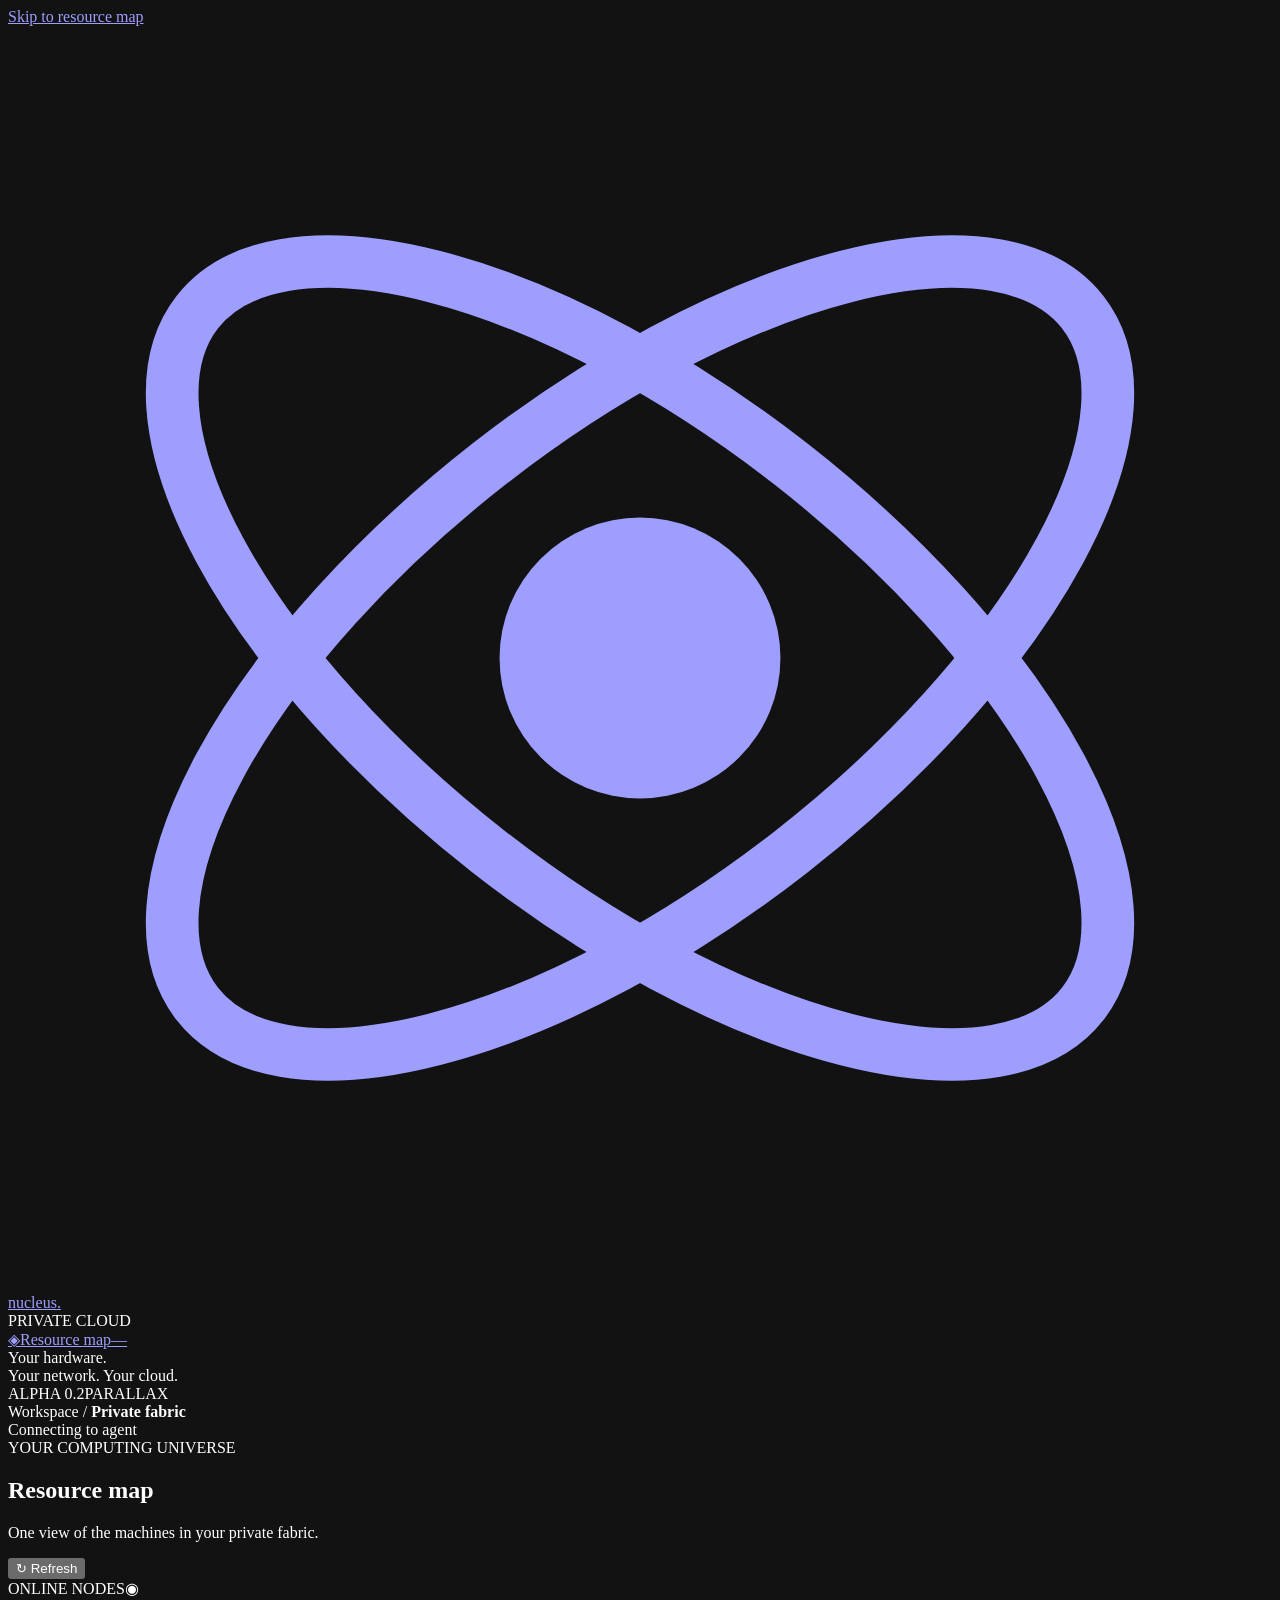
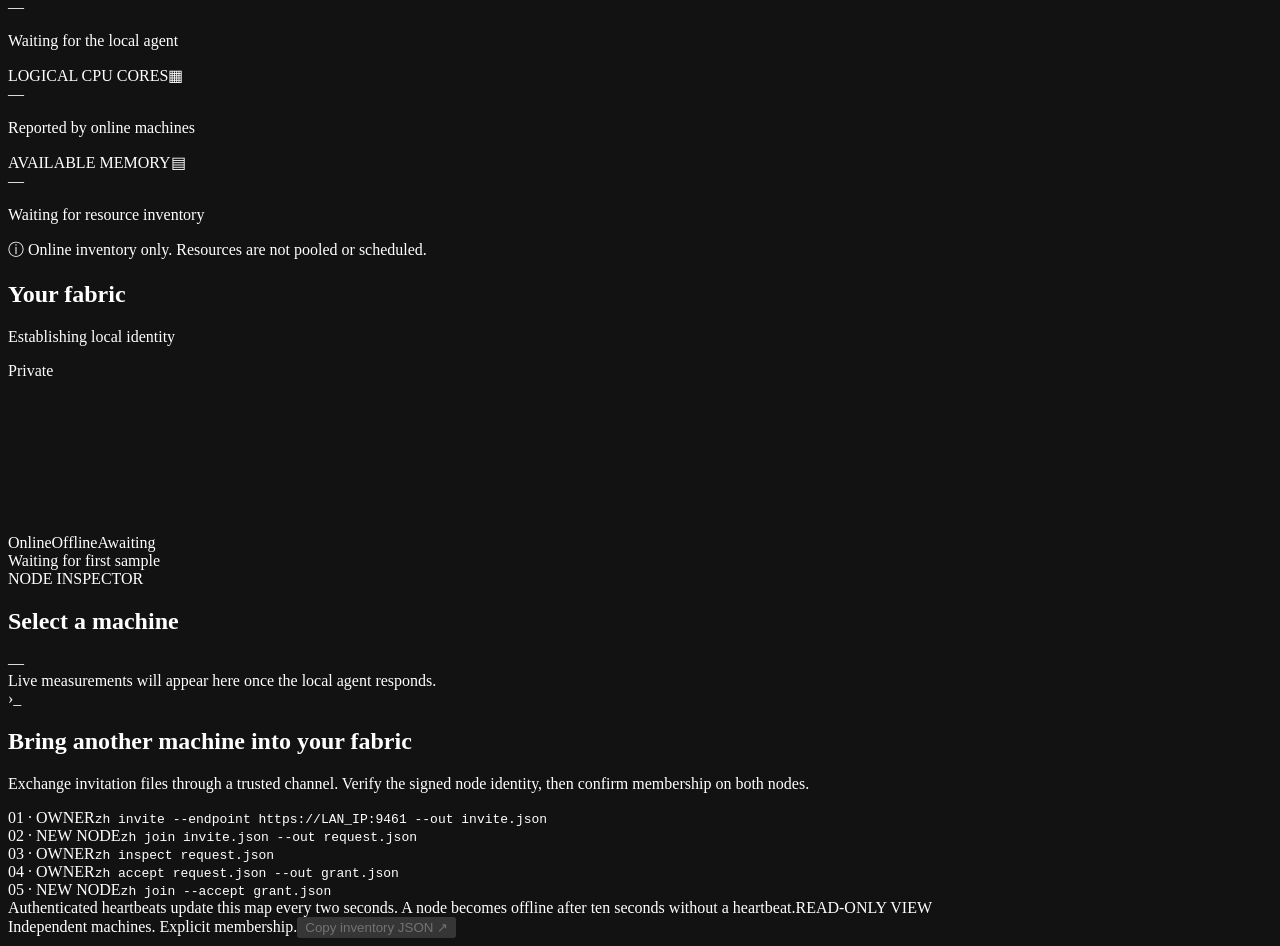
==== apps/resource-map/index.html @ f64382fe "Add Nucleus fabric and standalone NEBULA CLI" ====
<!doctype html>
<html lang="en">
<head>
  <meta charset="utf-8">
  <meta name="viewport" content="width=device-width, initial-scale=1">
  <meta name="color-scheme" content="dark">
  <meta name="referrer" content="no-referrer">
  <title>Nucleus · Private fabric</title>
  <link rel="stylesheet" href="/styles.css">
  <script src="/app.js" defer></script>
</head>
<body>
  <a class="skip-link" href="#fabric-map">Skip to resource map</a>
  <div class="app-shell">
    <aside class="sidebar" aria-label="Nucleus navigation">
      <a href="#fabric-map" class="brand" aria-label="Nucleus resource map"><svg viewBox="0 0 36 36" fill="none" aria-hidden="true"><circle cx="18" cy="18" r="4" fill="currentColor"/><ellipse cx="18" cy="18" rx="16" ry="7" stroke="currentColor" stroke-width="1.5" transform="rotate(-38 18 18)"/><ellipse cx="18" cy="18" rx="16" ry="7" stroke="currentColor" stroke-width="1.5" transform="rotate(38 18 18)"/></svg><span>nucleus<span class="brand-dot">.</span></span></a>
      <div class="workspace-label">PRIVATE CLOUD</div>
      <a class="nav-item active" href="#fabric-map" aria-current="page"><span class="nav-icon" aria-hidden="true">◈</span>Resource map<span class="nav-count" id="nav-count">—</span></a>
      <div class="sidebar-note"><span class="tiny-dot"></span> Your hardware.<br>Your network. Your cloud.</div>
      <div class="sidebar-bottom"><span class="alpha-label">ALPHA 0.2</span><span>PARALLAX</span></div>
    </aside>
    <main class="main-content">
      <header class="topbar"><div class="breadcrumb">Workspace <span>/</span> <strong>Private fabric</strong></div><span class="session-status" id="session-status" role="status"><i class="tiny-dot"></i><span id="session-label">Connecting to agent</span></span></header>
      <section class="page-heading"><div><div class="eyebrow">YOUR COMPUTING UNIVERSE</div><h1>Resource map</h1><p>One view of the machines in your private fabric.</p></div><button id="refresh" class="button" type="button"><span aria-hidden="true">↻</span> Refresh</button></section>
      <div class="notice error-notice" id="error" hidden role="alert"></div>
      <section class="summary-grid" aria-label="Online resource inventory">
        <article class="summary-card"><div class="metric-label"><span>ONLINE NODES</span><span class="metric-symbol" aria-hidden="true">◉</span></div><div class="metric-value" id="online-count">—</div><p id="node-summary">Waiting for the local agent</p></article>
        <article class="summary-card"><div class="metric-label"><span>LOGICAL CPU CORES</span><span class="metric-symbol" aria-hidden="true">▦</span></div><div class="metric-value" id="core-count">—</div><p>Reported by online machines</p></article>
        <article class="summary-card"><div class="metric-label"><span>AVAILABLE MEMORY</span><span class="metric-symbol" aria-hidden="true">▤</span></div><div class="metric-value"><span id="memory-free">—</span><small id="memory-unit"></small></div><p id="memory-summary">Waiting for resource inventory</p></article>
      </section>
      <p class="inventory-note"><span aria-hidden="true">ⓘ</span> Online inventory only. Resources are not pooled or scheduled.</p>
      <div class="workspace-grid">
        <section class="panel map-panel" id="fabric-map" tabindex="-1" aria-labelledby="map-title"><div class="panel-heading"><div><h2 id="map-title">Your fabric</h2><p id="fabric-label">Establishing local identity</p></div><span class="privacy-badge"><span class="tiny-dot"></span>Private</span></div>
          <div class="topology" id="topology"><div class="map-grid" aria-hidden="true"></div><svg id="topology-lines" aria-hidden="true"></svg><div class="local-node-row" id="local-node"></div><div class="peer-node-grid" id="peer-nodes"></div><div class="map-empty" id="map-empty" hidden><div class="empty-orbit" aria-hidden="true">＋</div><h3>A fabric starts with one machine.</h3><p>Invite another machine from your terminal.<br>Its resources appear after the first heartbeat.</p></div></div>
          <div class="map-footer"><div class="legend"><span><i class="tiny-dot"></i>Online</span><span><i class="tiny-dot muted-dot"></i>Offline</span><span><i class="tiny-dot awaiting-dot"></i>Awaiting</span></div><span id="sample-time">Waiting for first sample</span></div>
        </section>
        <section class="panel inspector" aria-labelledby="inspector-title"><div class="panel-heading"><div><div class="eyebrow">NODE INSPECTOR</div><h2 id="inspector-title">Select a machine</h2></div><span class="node-kind" id="inspector-kind">—</span></div><div id="inspector-placeholder" class="inspector-placeholder">Live measurements will appear here once the local agent responds.</div><div id="inspector-body" hidden>
          <div class="node-status-line"><span id="inspector-status" class="status-badge">—</span><span id="inspector-system">—</span></div><p id="inspector-error" class="node-error" hidden></p>
          <div class="resource-meter"><div class="meter-label"><span>CPU activity</span><strong id="cpu-value">—</strong></div><div class="meter-track"><div class="meter-fill" id="cpu-fill"></div></div><p id="cpu-hint">—</p></div>
          <div class="resource-meter"><div class="meter-label"><span>Memory used</span><strong id="memory-value">—</strong></div><div class="meter-track"><div class="meter-fill purple" id="memory-fill"></div></div><p id="memory-hint">—</p></div>
          <div class="resource-meter"><div class="meter-label"><span>Root storage used</span><strong id="storage-value">—</strong></div><div class="meter-track"><div class="meter-fill amber" id="storage-fill"></div></div><p id="storage-hint">—</p></div>
          <dl class="node-facts"><div><dt>Endpoint</dt><dd id="detail-endpoint">—</dd></div><div><dt>Uptime</dt><dd id="detail-uptime">—</dd></div><div><dt>Network</dt><dd id="detail-network">—</dd></div><div><dt>GPU inventory</dt><dd id="detail-gpu">Unavailable</dd></div><div><dt>Last seen</dt><dd id="detail-seen">—</dd></div><div><dt>Node ID</dt><dd id="detail-id" class="mono">—</dd></div></dl>
        </div></section>
      </div>
      <section class="panel terminal-panel" aria-labelledby="terminal-title"><div class="terminal-intro"><span class="terminal-icon" aria-hidden="true">›_</span><div><h2 id="terminal-title">Bring another machine into your fabric</h2><p>Exchange invitation files through a trusted channel. Verify the signed node identity, then confirm membership on both nodes.</p></div></div><div class="command-steps"><div class="command-row"><span class="step-label">01 · OWNER</span><code>zh invite --endpoint https://LAN_IP:9461 --out invite.json</code></div><div class="command-row"><span class="step-label">02 · NEW NODE</span><code>zh join invite.json --out request.json</code></div><div class="command-row"><span class="step-label">03 · OWNER</span><code>zh inspect request.json</code></div><div class="command-row"><span class="step-label">04 · OWNER</span><code>zh accept request.json --out grant.json</code></div><div class="command-row"><span class="step-label">05 · NEW NODE</span><code>zh join --accept grant.json</code></div></div><div class="terminal-footer"><span>Authenticated heartbeats update this map every two seconds. A node becomes offline after ten seconds without a heartbeat.</span><span class="read-only-label">READ-ONLY VIEW</span></div></section>
      <footer class="page-footer"><span>Independent machines. Explicit membership.</span><button id="copy-json" class="text-button" type="button" disabled>Copy inventory JSON <span aria-hidden="true">↗</span></button></footer>
    </main>
  </div>
</body>
</html>
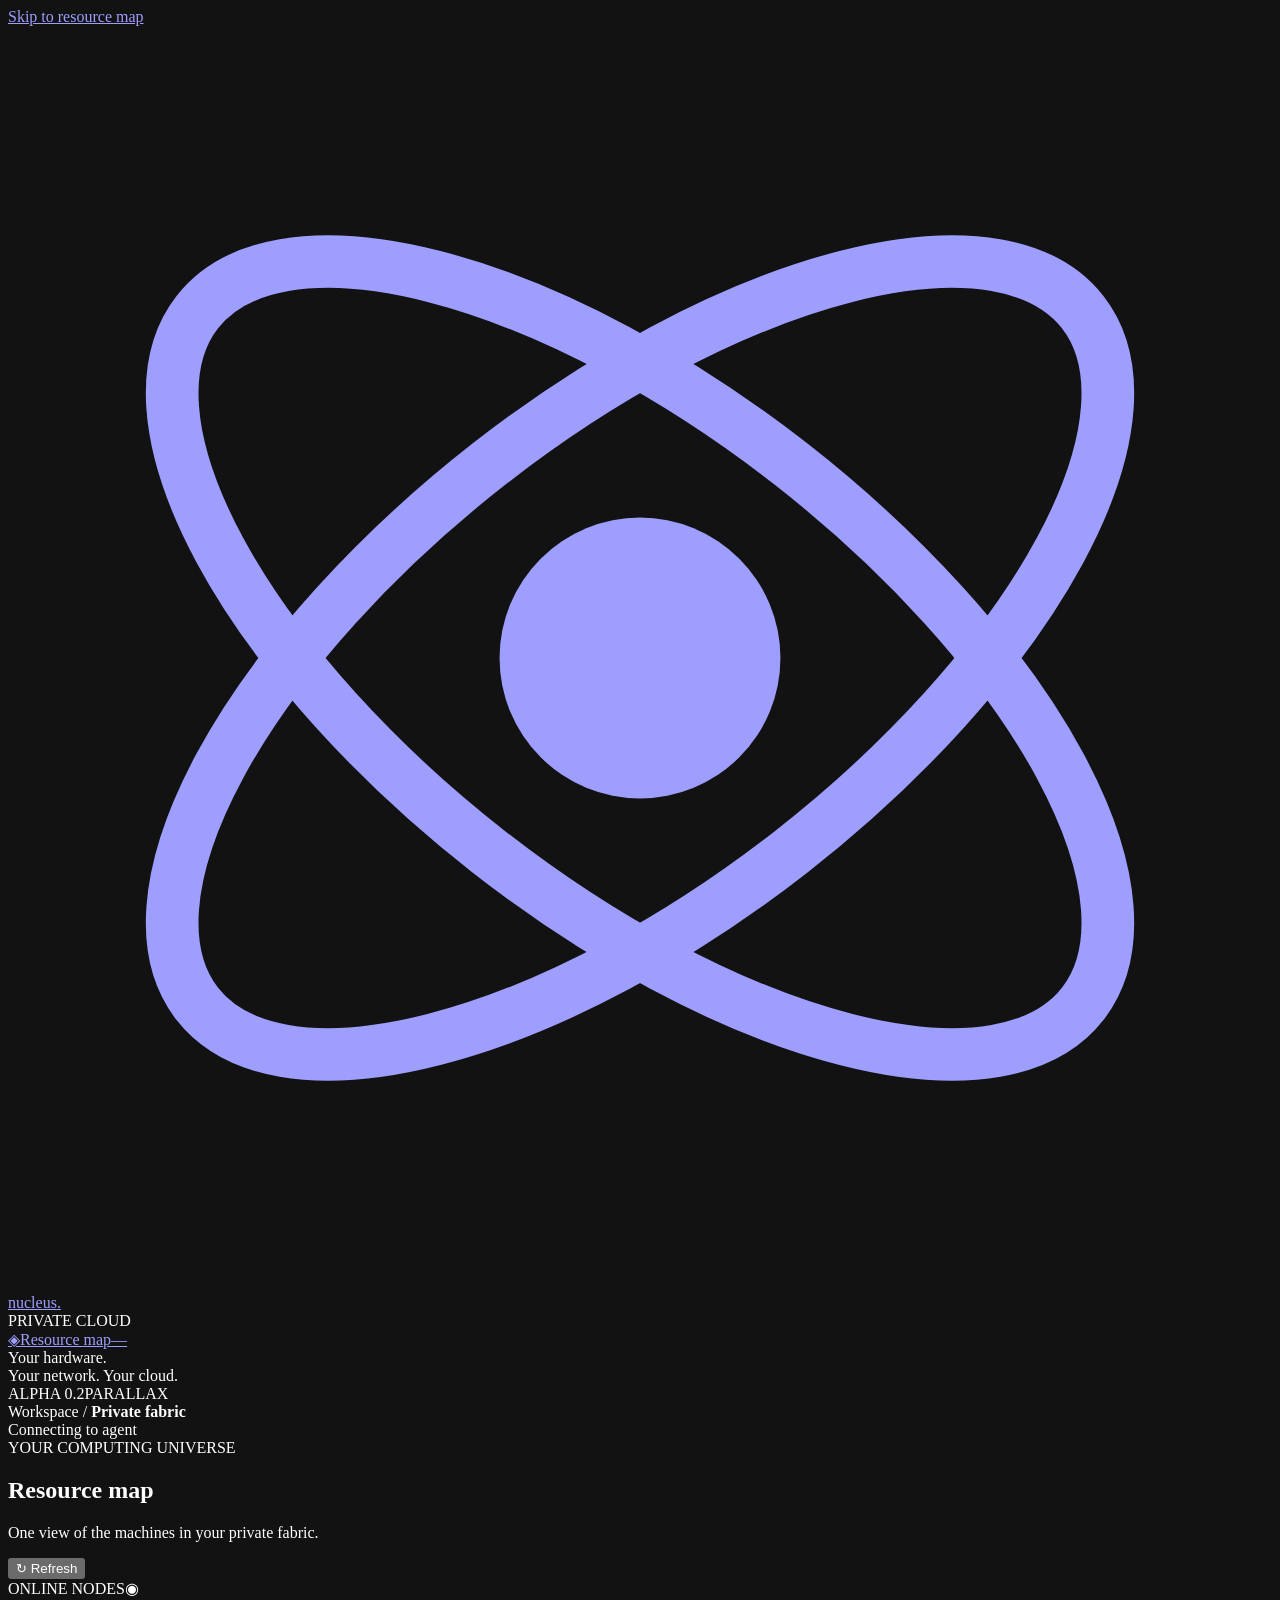
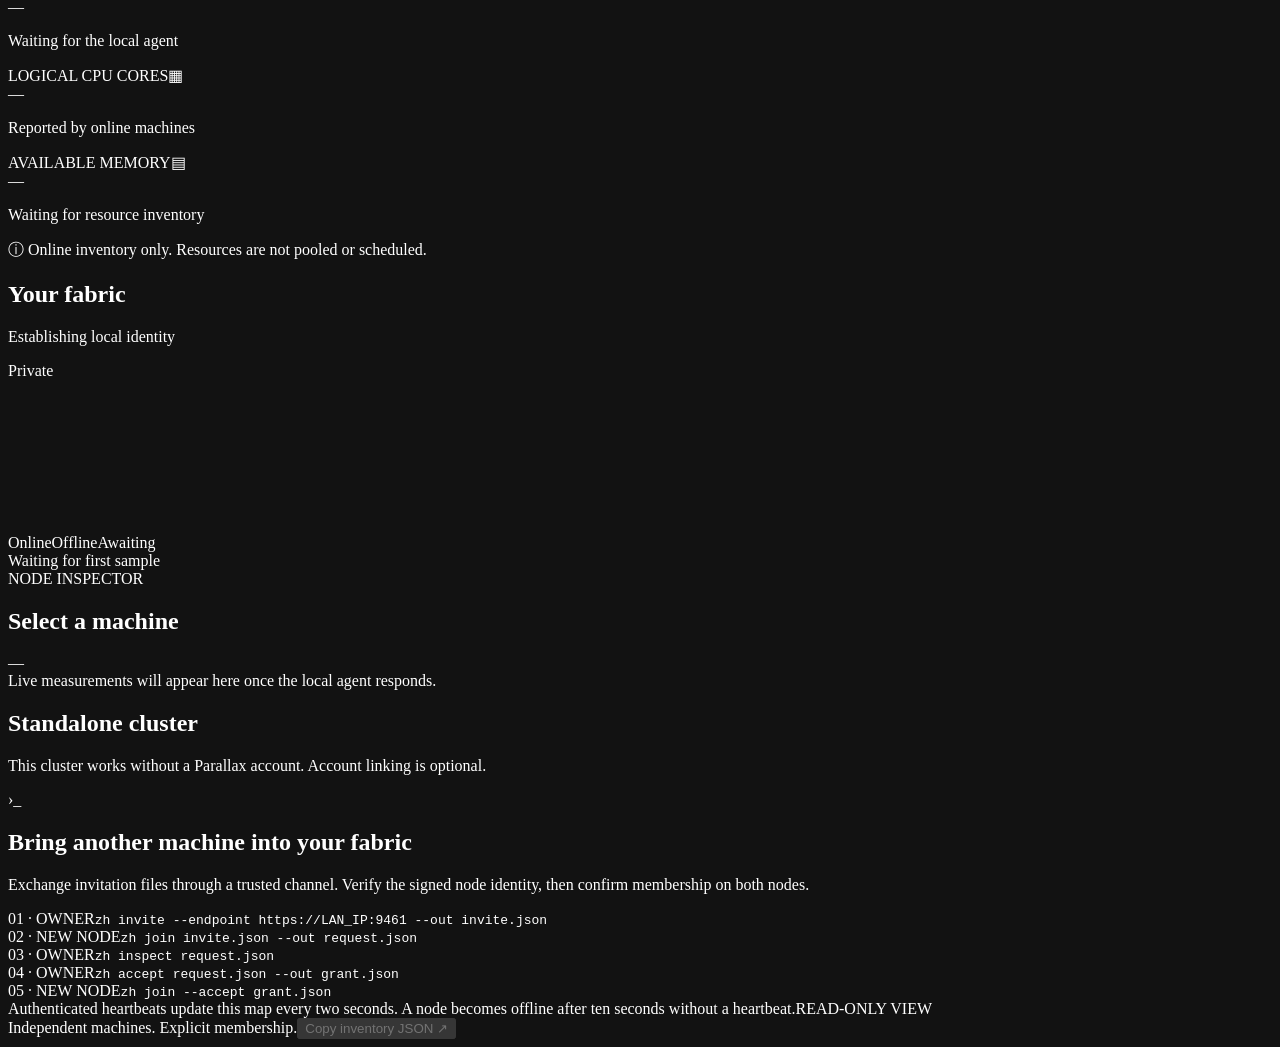
==== commit 11db01fd: "Connect existing fabrics to optional Parallax accounts with signed inventory" ====
--- a/apps/resource-map/index.html
+++ b/apps/resource-map/index.html
@@ -42,6 +42,7 @@
           <dl class="node-facts"><div><dt>Endpoint</dt><dd id="detail-endpoint">—</dd></div><div><dt>Uptime</dt><dd id="detail-uptime">—</dd></div><div><dt>Network</dt><dd id="detail-network">—</dd></div><div><dt>GPU inventory</dt><dd id="detail-gpu">Unavailable</dd></div><div><dt>Last seen</dt><dd id="detail-seen">—</dd></div><div><dt>Node ID</dt><dd id="detail-id" class="mono">—</dd></div></dl>
         </div></section>
       </div>
+      <section class="panel account-panel" aria-labelledby="account-title"><div><h2 id="account-title">Standalone cluster</h2><p id="account-link-status" role="status">This cluster works without a Parallax account. Account linking is optional.</p></div><a id="account-link" class="text-button" hidden target="_blank" rel="noopener noreferrer">View in Parallax ↗</a></section>
       <section class="panel terminal-panel" aria-labelledby="terminal-title"><div class="terminal-intro"><span class="terminal-icon" aria-hidden="true">›_</span><div><h2 id="terminal-title">Bring another machine into your fabric</h2><p>Exchange invitation files through a trusted channel. Verify the signed node identity, then confirm membership on both nodes.</p></div></div><div class="command-steps"><div class="command-row"><span class="step-label">01 · OWNER</span><code>zh invite --endpoint https://LAN_IP:9461 --out invite.json</code></div><div class="command-row"><span class="step-label">02 · NEW NODE</span><code>zh join invite.json --out request.json</code></div><div class="command-row"><span class="step-label">03 · OWNER</span><code>zh inspect request.json</code></div><div class="command-row"><span class="step-label">04 · OWNER</span><code>zh accept request.json --out grant.json</code></div><div class="command-row"><span class="step-label">05 · NEW NODE</span><code>zh join --accept grant.json</code></div></div><div class="terminal-footer"><span>Authenticated heartbeats update this map every two seconds. A node becomes offline after ten seconds without a heartbeat.</span><span class="read-only-label">READ-ONLY VIEW</span></div></section>
       <footer class="page-footer"><span>Independent machines. Explicit membership.</span><button id="copy-json" class="text-button" type="button" disabled>Copy inventory JSON <span aria-hidden="true">↗</span></button></footer>
     </main>
